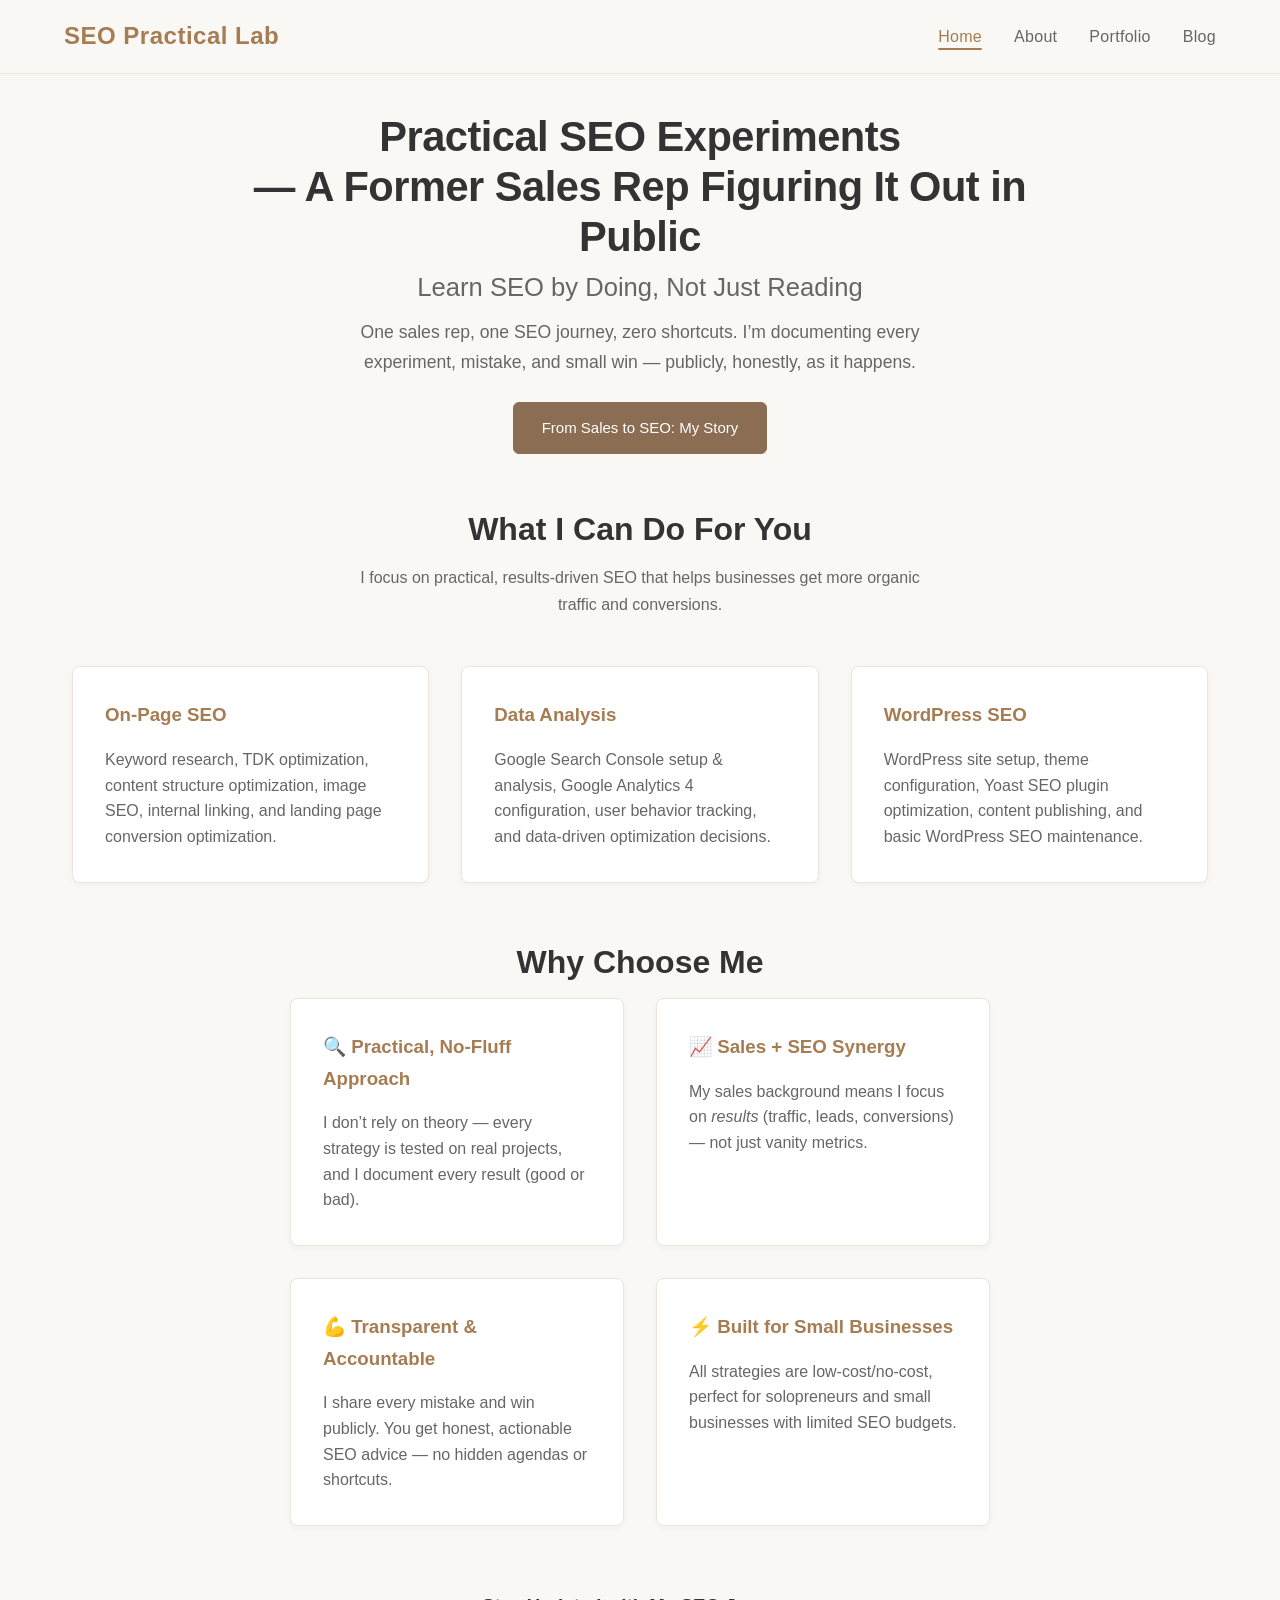
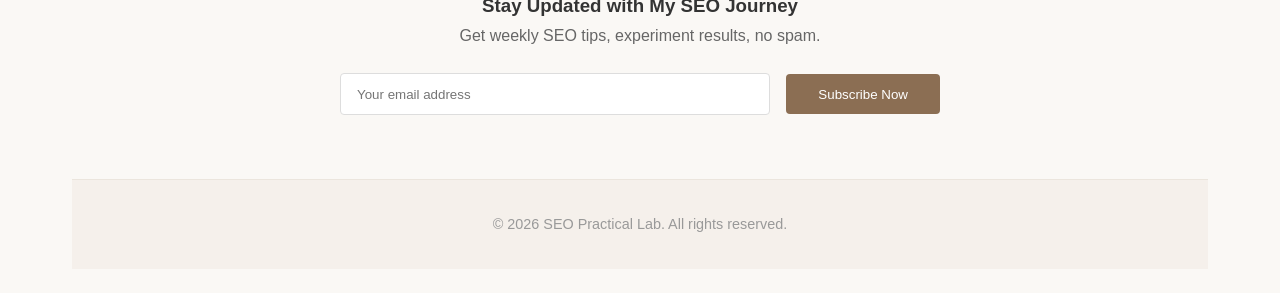
==== 224246.xyz/index.html @ 421ab7a8 "Add files via upload" ====
<!DOCTYPE html>
<html lang="en">
<head>
    <meta charset="UTF-8">
    <meta name="viewport" content="width=device-width, initial-scale=1.0">
    <!-- Google tag (gtag.js) -->
    <script async src="https://www.googletagmanager.com/gtag/js?id=G-P3DDPYTJ1T"></script>
    <script>
      window.dataLayer = window.dataLayer || [];
      function gtag(){dataLayer.push(arguments);}
      gtag('js', new Date());
      gtag('config', 'G-P3DDPYTJ1T');
    </script>
    
    <title>Former Sales Rep's Practical SEO Journey 2026 | SEO Practical Lab</title>
    <meta name="description" content="Practical SEO experiments by a former sales rep. Real projects, hands-on learning, and every lesson documented in public — no shortcuts, just the real grind.">
    
    <link rel="stylesheet" href="style.css">
    
    <!-- 仅用于 Home 页面的微调样式 -->
    <style>
        /* 统一板块间距与背景，顶部空白进一步缩小 */
        .home-section {
            max-width: 1200px;
            margin: 0 auto;
            padding: 1.8rem 2rem 1.5rem;   /* 上空白缩小到 1.8rem */
            background-color: #faf8f5;
        }
        .section-title {
            text-align: center;
            font-size: 2rem;
            font-weight: 600;
            color: #333;
            margin-bottom: 0.5rem;
        }
        .section-subtitle {
            text-align: center;
            color: #666;
            max-width: 600px;
            margin: 0 auto 3rem;
        }
        /* 卡片基础样式 + 悬停效果 */
.card {
    padding: 2rem;
    border-radius: 8px;
    background: white; /* 改为和blog卡片一致的白色 */
    border: 1px solid var(--bg-tertiary); /* 新增：和blog卡片一致的边框 */
    height: 100%;
    transition: transform 0.2s ease, box-shadow 0.2s ease;
    box-shadow: 0 2px 6px rgba(0,0,0,0.04);
}
        .card h3 {
            color: #a67c52;
            margin-bottom: 1rem;
        }
        .card p {
            color: #666;
            line-height: 1.6;
        }
        /* CTA 按钮 */
        .cta-btn {
            display: inline-block;
            padding: 12px 28px;
            background: #8a6d52;
            color: #fff;
            border: 1px solid #8a6d52;
            border-radius: 6px;
            text-decoration: none;
            font-size: 15px;
            transition: all 0.3s ease;
        }
        .cta-btn:hover {
            background: #755c45;
            border-color: #755c45;
            box-shadow: 0 2px 8px rgba(0,0,0,0.1);
        }
        /* Why Choose Me 专用网格：固定两列，但限制最大宽度让卡片不变扁 */
        .choose-grid {
            display: grid;
            grid-template-columns: repeat(2, 1fr);
            gap: 2rem;
            max-width: 700px;
            margin: 0 auto;
        }
        @media (max-width: 768px) {
            .choose-grid {
                grid-template-columns: 1fr;
            }
        }
    </style>
</head>
<body>
    <nav class="navbar">
        <div class="nav-container">
            <a href="index.html" class="logo">SEO Practical Lab</a>
            <ul class="nav-links">
                <li><a href="index.html" class="active">Home</a></li>
                <li><a href="about.html">About</a></li>
                <li><a href="portfolio.html">Portfolio</a></li>
                <li><a href="blog.html">Blog</a></li>
            </ul>
            <button class="mobile-menu-btn">☰</button>
        </div>
    </nav>

    <div class="mobile-nav">
        <ul class="mobile-nav-links">
            <li><a href="index.html" class="active">Home</a></li>
            <li><a href="about.html">About</a></li>
            <li><a href="portfolio.html">Portfolio</a></li>
            <li><a href="blog.html">Blog</a></li>
        </ul>
    </div>

    <section class="hero">
        <div class="hero-content">
            <h1>Practical SEO Experiments <br> — A Former Sales Rep Figuring It Out in Public</h1>
            <h2>Learn SEO by Doing, Not Just Reading</h2>
            <p>One sales rep, one SEO journey, zero shortcuts. I’m documenting every experiment, mistake, and small win — publicly, honestly, as it happens.</p>
            <a href="about.html" class="cta-btn">From Sales to SEO: My Story</a>
        </div>
    </section>

<!-- ==================== WHAT I CAN DO FOR YOU ==================== -->
<section class="home-section" style="padding-top: 1rem;">
    <h2 class="section-title">What I Can Do For You</h2>
    <p class="section-subtitle">
        I focus on practical, results-driven SEO that helps businesses get more organic traffic and conversions.
    </p>

    <div style="display: grid; grid-template-columns: repeat(auto-fit, minmax(280px, 1fr)); gap: 2rem;">
        <div class="card">
            <h3>On-Page SEO</h3>
            <p>Keyword research, TDK optimization, content structure optimization, image SEO, internal linking, and landing page conversion optimization.</p>
        </div>
        <div class="card">
            <h3>Data Analysis</h3>
            <p>Google Search Console setup & analysis, Google Analytics 4 configuration, user behavior tracking, and data-driven optimization decisions.</p>
        </div>
        <div class="card">
            <h3>WordPress SEO</h3>
            <p>WordPress site setup, theme configuration, Yoast SEO plugin optimization, content publishing, and basic WordPress SEO maintenance.</p>
        </div>
    </div>
</section>    <!-- ==================== WHY CHOOSE ME ==================== -->
    <section class="home-section">
        <h2 class="section-title">Why Choose Me</h2>
        <div class="choose-grid">
            <div class="card">
                <h3>🔍 Practical, No-Fluff Approach</h3>
                <p>I don’t rely on theory — every strategy is tested on real projects, and I document every result (good or bad).</p>
            </div>
            <div class="card">
                <h3>📈 Sales + SEO Synergy</h3>
                <p>My sales background means I focus on <em>results</em> (traffic, leads, conversions) — not just vanity metrics.</p>
            </div>
            <div class="card">
                <h3>💪 Transparent & Accountable</h3>
                <p>I share every mistake and win publicly. You get honest, actionable SEO advice — no hidden agendas or shortcuts.</p>
            </div>
            <div class="card">
                <h3>⚡ Built for Small Businesses</h3>
                <p>All strategies are low-cost/no-cost, perfect for solopreneurs and small businesses with limited SEO budgets.</p>
            </div>
        </div>
        
<!-- 订阅表单（不跳转、稳定版） -->
<div style="max-width:600px;margin:4rem auto;text-align:center;">
  <h3>Stay Updated with My SEO Journey</h3>
  <p style="color:#666;margin-bottom:1.5rem;">Get weekly SEO tips, experiment results, no spam.</p>

  <form id="myForm" style="display:flex;gap:1rem;justify-content:center;align-items:center;flex-wrap:wrap;">
    <input
      type="email"
      name="email"
      placeholder="Your email address"
      required
      style="padding:0.8rem 1rem;border:1px solid #ddd;border-radius:4px;flex:1;min-width:200px;"
    >
    <button type="button" id="submitBtn" style="padding:0.8rem 2rem;background:#8B6E53;color:white;border:none;border-radius:4px;cursor:pointer;">Subscribe Now</button>
  </form>

  <p id="msg" style="margin-top:1rem;display:none;color:green;"></p>
</div>

<script>
// 改用按钮点击事件（彻底避免表单默认行为）
const submitBtn = document.getElementById('submitBtn');
const myForm = document.getElementById('myForm');
const msg = document.getElementById('msg');
const emailInput = myForm.querySelector('input[type="email"]');

submitBtn.addEventListener('click', async function() {
  // 手动验证邮箱
  if (!emailInput.validity.valid) {
    msg.textContent = "❌ Please enter a valid email address!";
    msg.style.display = "block";
    msg.style.color = "red";
    return;
  }

  submitBtn.disabled = true;
  submitBtn.textContent = "Submitting...";
  msg.style.display = "none"; // 清空之前的提示

  try {
    let res = await fetch("https://form-submit-handler.ksjinjinhit.workers.dev", {
      method: "POST",
      headers: { "Content-Type": "application/x-www-form-urlencoded" },
      body: "email=" + encodeURIComponent(emailInput.value)
    });

    if (res.ok) {
      msg.textContent = "✅ Subscription successful!";
      msg.style.display = "block";
      msg.style.color = "green";
      myForm.reset();
    } else {
      throw new Error("Submission failed");
    }
  } catch (e) {
    msg.textContent = "❌ Something went wrong. Try again.";
    msg.style.display = "block";
    msg.style.color = "red";
  }

  submitBtn.disabled = false;
  submitBtn.textContent = "Subscribe Now";
});

// 额外：按回车也能提交，且不跳转
emailInput.addEventListener('keypress', function(e) {
  if (e.key === 'Enter') {
    e.preventDefault(); // 阻止回车的默认滚动/跳转
    submitBtn.click();
  }
});
</script><footer class="footer">
        <p>&copy; 2026 SEO Practical Lab. All rights reserved.</p>
    </footer>

    <script>
        const mobileMenuBtn = document.querySelector('.mobile-menu-btn');
        const mobileNav = document.querySelector('.mobile-nav');
        
        mobileMenuBtn.addEventListener('click', () => {
            mobileNav.classList.toggle('active');
            mobileMenuBtn.textContent = mobileNav.classList.contains('active') ? '✕' : '☰';
        });

        document.querySelectorAll('.mobile-nav-links a').forEach(link => {
            link.addEventListener('click', () => {
                mobileNav.classList.remove('active');
                mobileMenuBtn.textContent = '☰';
            });
        });
    </script>
</body>
</html>
---- 224246.xyz/style.css ----
/* Global Styles - Warm Minimalist Theme */
* {
    margin: 0;
    padding: 0;
    box-sizing: border-box;
    font-family: 'Segoe UI', Tahoma, Geneva, Verdana, sans-serif;
}
:root {
    /* 暖调简约风配色 */
    --primary-color: #a67c52;
    --secondary-color: #8b6342;
    --accent-color: #c9a67a;
    
    --bg-primary: #faf8f5;
    --bg-secondary: #f5f0eb;
    --bg-tertiary: #ebe5dd;
    
    --text-primary: #333333;
    --text-secondary: #666666;
    --text-muted: #999999;
    
    --accent-solid: var(--primary-color);
}
body {
    background-color: var(--bg-primary);
    color: var(--text-primary);
    line-height: 1.7;
    padding-top: 80px;
    font-weight: 400;
}
/* Navigation Bar */
.navbar {
    position: fixed;
    top: 0;
    width: 100%;
    background-color: rgba(250, 248, 245, 0.95);
    backdrop-filter: blur(8px);
    border-bottom: 1px solid var(--bg-tertiary);
    z-index: 1000;
    padding: 1rem 5%;
}
.nav-container {
    max-width: 1200px;
    margin: 0 auto;
    display: flex;
    justify-content: space-between;
    align-items: center;
}
.logo {
    font-size: 1.5rem;
    font-weight: 600;
    color: var(--primary-color);
    text-decoration: none;
    letter-spacing: 0.5px;
}
.nav-links {
    display: flex;
    gap: 2rem;
    list-style: none;
}
.nav-links a {
    color: var(--text-secondary);
    text-decoration: none;
    font-weight: 500;
    transition: all 0.3s ease;
    position: relative;
    letter-spacing: 0.3px;
}
.nav-links a:hover,
.nav-links a.active {
    color: var(--primary-color);
}
.nav-links a.active::after {
    content: '';
    position: absolute;
    bottom: -5px;
    left: 0;
    width: 100%;
    height: 2px;
    background-color: var(--primary-color);
    border-radius: 1px;
}
/* Mobile Menu Button */
.mobile-menu-btn {
    display: none;
    background: none;
    border: none;
    color: var(--text-primary);
    font-size: 1.5rem;
    cursor: pointer;
}
/* 移动端菜单样式 */
.mobile-nav {
    position: fixed;
    top: 80px;
    left: 0;
    width: 100%;
    background-color: var(--bg-primary);
    border-bottom: 1px solid var(--bg-tertiary);
    padding: 1.5rem 5%;
    transform: translateY(-150%);
    opacity: 0;
    visibility: hidden;
    transition: all 0.3s ease;
    z-index: 999;
}
.mobile-nav.active {
    transform: translateY(0);
    opacity: 1;
    visibility: visible;
}
.mobile-nav-links {
    list-style: none;
    display: flex;
    flex-direction: column;
    gap: 1.5rem;
}
.mobile-nav-links a {
    color: var(--text-secondary);
    text-decoration: none;
    font-weight: 500;
    font-size: 1.1rem;
}
.mobile-nav-links a.active {
    color: var(--primary-color);
}
/* Hero Section (Home Page) */
.hero {
    min-height: auto;
    display: flex;
    align-items: center;
    justify-content: center;
    text-align: center;
    padding: 2rem 1.5rem 2rem; /* 缩小底部间距 */
}
.hero-content {
    max-width: 800px;
}
.hero h1 {
    font-size: 2rem;
    margin-bottom: 0.5rem;
    color: var(--text-primary);
    font-weight: 600;
    letter-spacing: -0.5px;
    line-height: 1.2;
}
.hero h2 {
    font-size: 1.3rem;
    margin-bottom: 0.8rem; /* 缩小间距 */
    color: var(--text-secondary);
    font-weight: 400;
    line-height: 1.4;
}
.hero p {
    font-size: 1rem;
    color: var(--text-secondary);
    margin-bottom: 1.2rem; /* 大幅缩小到按钮间距 */
    max-width: 560px;
    margin-left: auto;
    margin-right: auto;
    line-height: 1.7;
}
/* 桌面端恢复较大字号 */
@media (min-width: 768px) {
    .hero h1 {
        font-size: 2.6rem;
    }
    .hero h2 {
        font-size: 1.6rem;
    }
    .hero p {
        font-size: 1.1rem;
        margin-bottom: 1.5rem;
    }
}
.countdown {
    display: flex;
    justify-content: center;
    gap: 2rem;
    margin: 1.5rem 0; /* 缩小倒计时上下间距 */
}
.countdown-item {
    background-color: var(--bg-secondary);
    padding: 1.5rem 2rem;
    border-radius: 8px;
    border: 1px solid var(--bg-tertiary);
}
.countdown-number {
    font-size: 2.5rem;
    font-weight: 600;
    color: var(--primary-color);
}
.countdown-label {
    font-size: 0.85rem;
    color: var(--text-muted);
    text-transform: uppercase;
    letter-spacing: 1px;
    margin-top: 0.3rem;
}
.email-form {
    display: flex;
    max-width: 500px;
    margin: 0 auto;
    gap: 0.5rem;
}
.email-input {
    flex: 1;
    padding: 1rem 1.5rem;
    border: 1px solid var(--bg-tertiary);
    border-radius: 6px;
    background-color: white;
    color: var(--text-primary);
    font-size: 1rem;
    transition: border-color 0.3s ease;
}
.email-input::placeholder {
    color: var(--text-muted);
}
.email-input:focus {
    outline: none;
    border-color: var(--primary-color);
}
.notify-btn {
    padding: 1rem 2rem;
    background-color: var(--primary-color);
    color: white;
    border: none;
    border-radius: 6px;
    font-weight: 500;
    cursor: pointer;
    transition: all 0.3s ease;
    letter-spacing: 0.3px;
}
.notify-btn:hover {
    background-color: var(--secondary-color);
    transform: translateY(-1px);
}
/* Page Sections */
.page-section {
    max-width: 1200px;
    margin: 0 auto;
    padding: 4rem 2rem;
}
.page-title {
    font-size: 2.2rem;
    text-align: center;
    margin-bottom: 3rem;
    color: var(--text-primary);
    font-weight: 600;
    letter-spacing: -0.3px;
}
/* About Page Styles */
.about-content {
    display: grid;
    grid-template-columns: 1fr 1fr;
    gap: 4rem;
    align-items: center;
}
.about-text h3 {
    font-size: 1.6rem;
    margin-bottom: 1.5rem;
    color: var(--text-primary);
    font-weight: 600;
}
.about-text p {
    margin-bottom: 1.5rem;
    color: var(--text-secondary);
    font-size: 1.05rem;
    line-height: 1.8;
}
.about-features {
    list-style: none;
    margin-top: 2rem;
}
.about-features li {
    margin-bottom: 1rem;
    padding-left: 1.5rem;
    position: relative;
    color: var(--text-secondary);
}
.about-features li::before {
    content: '•';
    position: absolute;
    left: 0;
    color: var(--primary-color);
    font-weight: bold;
    font-size: 1.2rem;
}
.about-image-placeholder {
    background-color: var(--bg-secondary);
    border-radius: 12px;
    height: 400px;
    display: flex;
    align-items: center;
    justify-content: center;
    border: 1px solid var(--bg-tertiary);
    color: var(--text-muted);
    font-size: 1rem;
}
/* Blog Page Styles */
.blog-grid {
    display: grid;
    grid-template-columns: repeat(auto-fill, minmax(350px, 1fr));
    gap: 2rem;
}
.blog-card {
    background-color: white;
    border-radius: 8px;
    overflow: hidden;
    border: 1px solid var(--bg-tertiary);
    transition: all 0.3s ease;
}
.blog-card:hover {
    transform: translateY(-3px);
    box-shadow: 0 10px 25px rgba(166, 124, 82, 0.08);
}
.blog-image {
    height: 200px;
    background-color: var(--bg-secondary);
    display: flex;
    align-items: center;
    justify-content: center;
    color: var(--text-muted);
}
.blog-content {
    padding: 1.5rem;
}
.blog-date {
    font-size: 0.8rem;
    color: var(--text-muted);
    margin-bottom: 0.8rem;
}
.blog-title {
    font-size: 1.2rem;
    margin-bottom: 1rem;
    color: var(--text-primary);
    font-weight: 600;
    line-height: 1.5;
}
.blog-excerpt {
    color: var(--text-secondary);
    margin-bottom: 1.2rem;
    line-height: 1.7;
    font-size: 0.95rem;
}
.read-more {
    color: var(--primary-color);
    text-decoration: none;
    font-weight: 500;
    display: inline-block;
    transition: color 0.3s ease;
    font-size: 0.95rem;
}
.read-more:hover {
    color: var(--secondary-color);
    text-decoration: underline;
}
/* Footer */
.footer {
    background-color: var(--bg-secondary);
    border-top: 1px solid var(--bg-tertiary);
    padding: 2rem 5%;
    text-align: center;
    margin-top: 4rem;
}
.footer p {
    color: var(--text-muted);
    font-size: 0.9rem;
}
/* Responsive Design */
@media (max-width: 768px) {
    .nav-links {
        display: none;
    }
    
    .mobile-menu-btn {
        display: block;
    }
    
    .hero h1 {
        font-size: 2.2rem;
    }
    
    .hero h2 {
        font-size: 1.2rem;
        margin-bottom: 0.5rem;
    }
    
    .hero p {
        margin-bottom: 1rem; /* 手机端进一步缩小 */
    }
    
    .countdown {
        gap: 1rem;
        margin: 1rem 0;
    }
    
    .countdown-item {
        padding: 1rem;
    }
    
    .countdown-number {
        font-size: 1.8rem;
    }
    
    /* 邮箱表单移动端适配 */
    .email-form {
        flex-direction: column;
        gap: 1rem !important;
    }
    .email-input {
        width: 100%;
    }    
    
    .blog-grid {
        grid-template-columns: 1fr;
    }
}
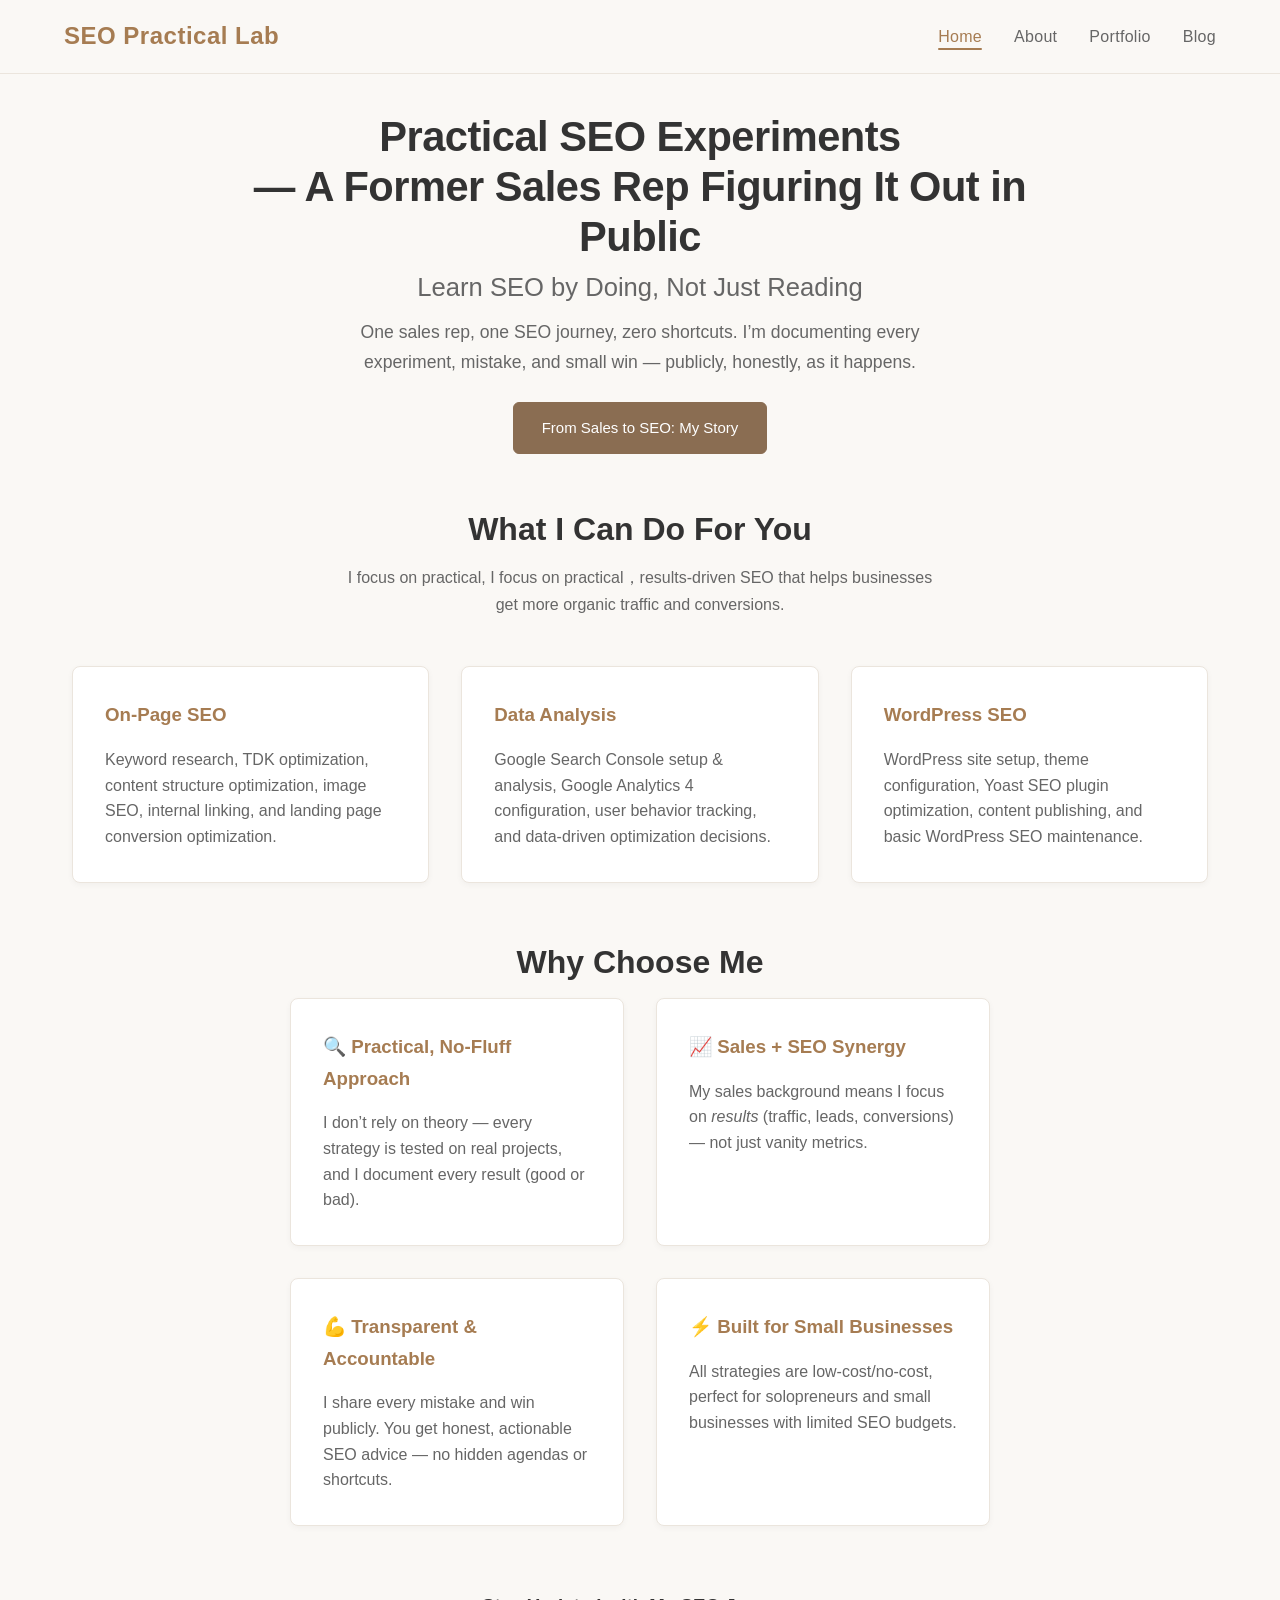
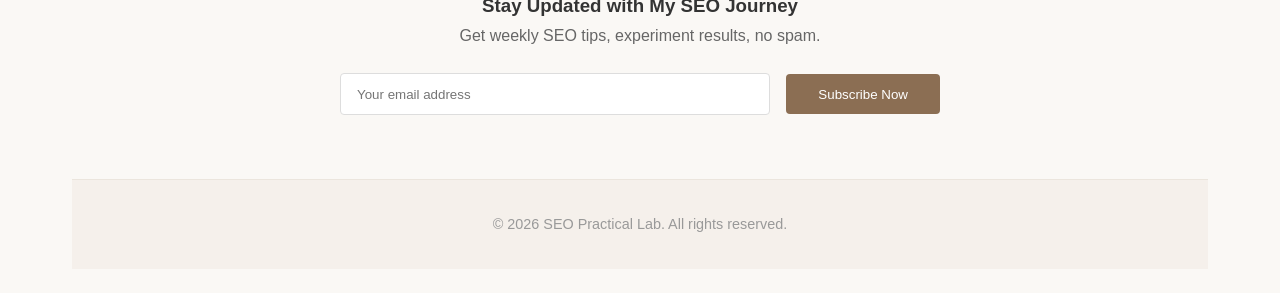
==== commit 4f6ac222: "Update index.html" ====
--- a/224246.xyz/index.html
+++ b/224246.xyz/index.html
@@ -121,11 +121,11 @@
         </div>
     </section>
 
-<!-- ==================== WHAT I CAN DO FOR YOU ==================== -->
+<!-- ==================== WHAT I CAN DO FOR YOU？ ==================== -->
 <section class="home-section" style="padding-top: 1rem;">
     <h2 class="section-title">What I Can Do For You</h2>
     <p class="section-subtitle">
-        I focus on practical, results-driven SEO that helps businesses get more organic traffic and conversions.
+        I focus on practical, I focus on practical，results-driven SEO that helps businesses get more organic traffic and conversions.
     </p>
 
     <div style="display: grid; grid-template-columns: repeat(auto-fit, minmax(280px, 1fr)); gap: 2rem;">
@@ -256,4 +256,4 @@
         });
     </script>
 </body>
-</html>+</html>
